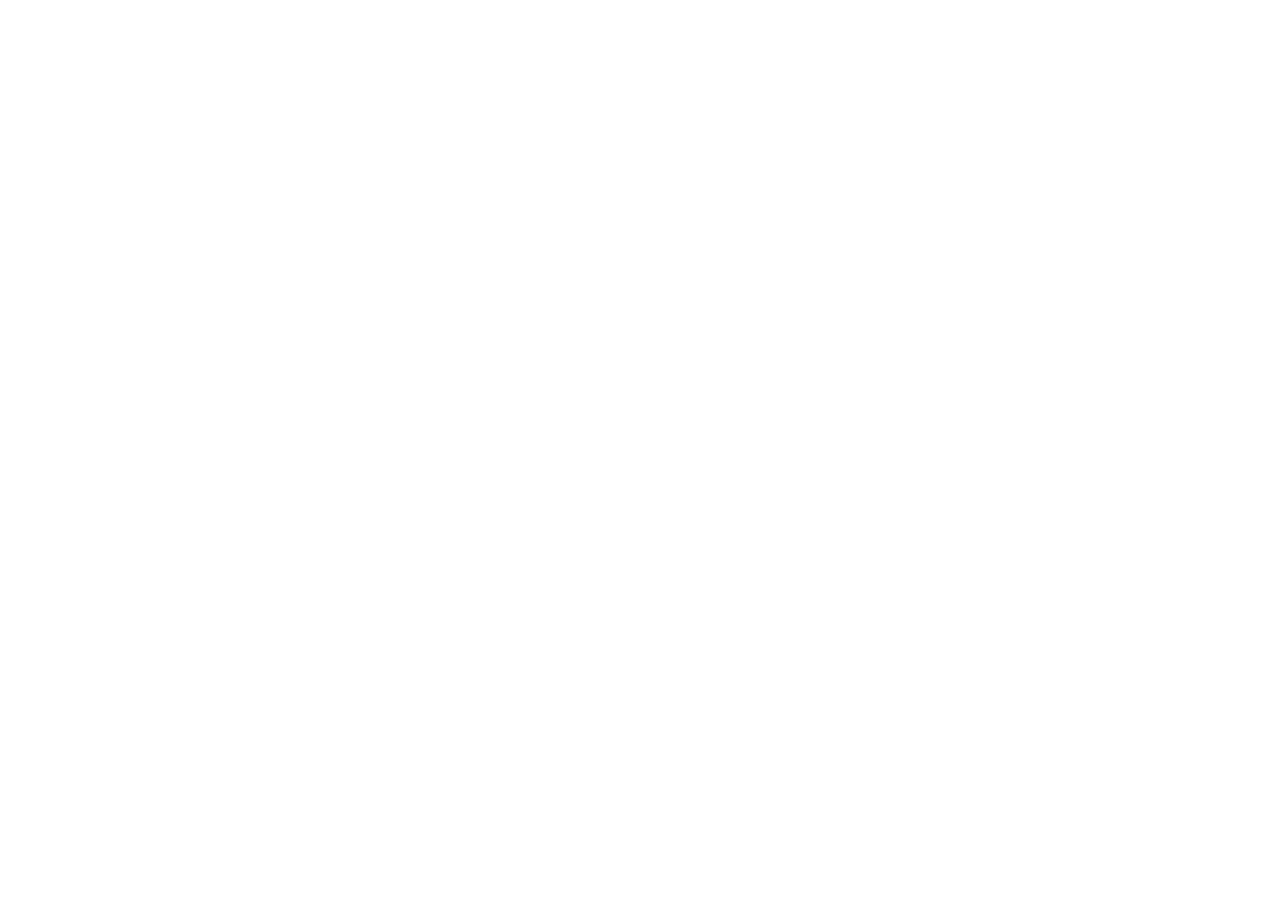
==== about.html @ c166f64c "first commit" ====
<!DOCTYPE html>
<html lang="en">
<head>
    <meta charset="UTF-8">
    <meta name="viewport" content="width=device-width, initial-scale=1.0">
    <title>About Us(Me and project :))) )</title>
</head>
<body>
    
</body>
</html>
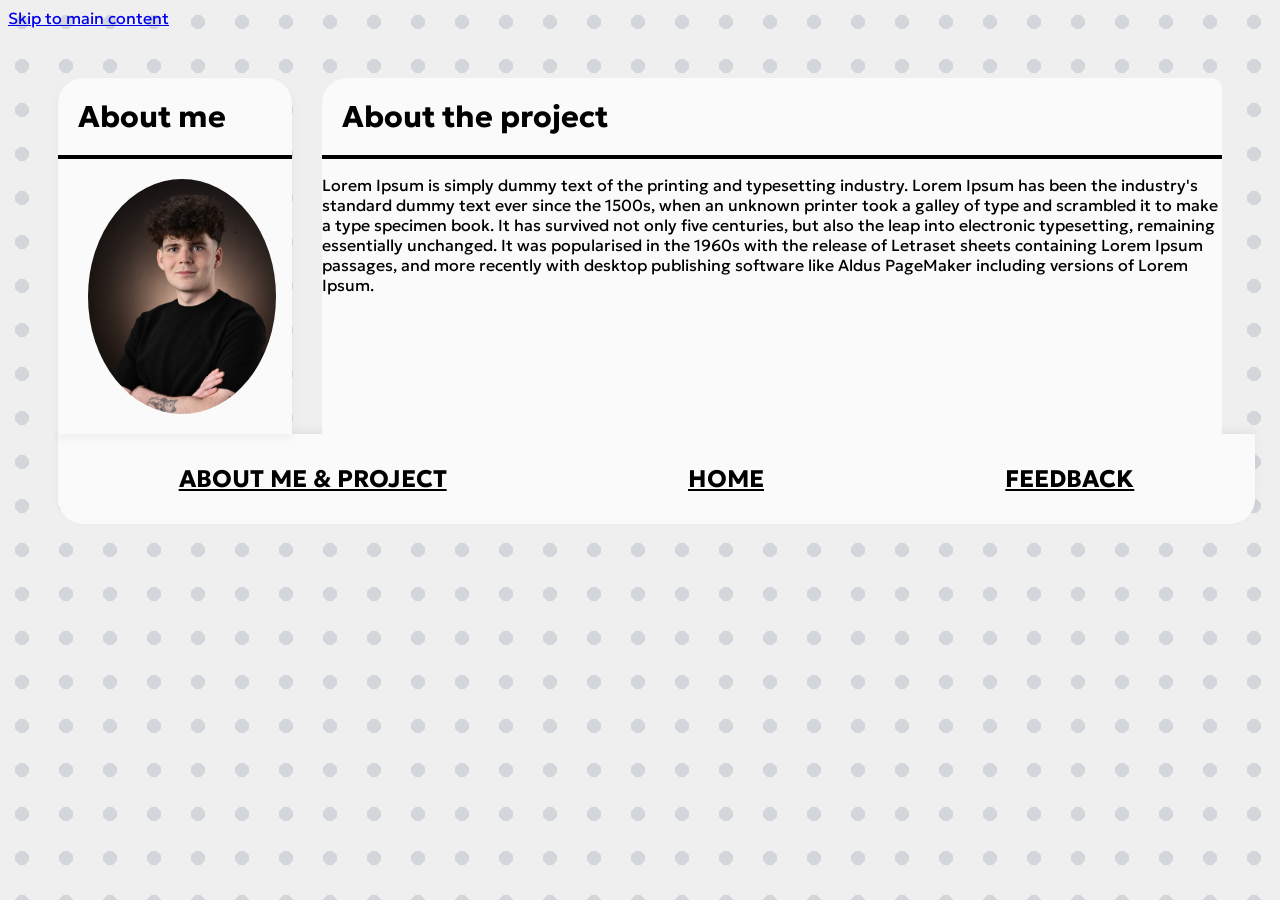
==== commit 35609e8f: "about_me_page_done" ====
--- a/about.html
+++ b/about.html
@@ -3,9 +3,50 @@
 <head>
     <meta charset="UTF-8">
     <meta name="viewport" content="width=device-width, initial-scale=1.0">
-    <title>About Us(Me and project :))) )</title>
+    <link rel="stylesheet" href="style.css">
+    <title>About me and the Study Sprint Planner</title>
+    <link rel="preconnect" href="https://fonts.googleapis.com">
+    <link rel="preconnect" href="https://fonts.gstatic.com" crossorigin>
+    <link href="https://fonts.googleapis.com/css2?family=Geologica:wght,CRSV@100..900,0&family=Hanken+Grotesk:ital,wght@0,100..900;1,100..900&display=swap" rel="stylesheet">
 </head>
 <body>
-    
+    <a href="#main_content" class="skip-link">Skip to main content</a>
+    <main id="main_content">
+    <section class="new-sprint-card about-me-section">
+        <header class="add-header">
+                <h2>About me</h2>
+        </header>
+        <div class="info-content">
+            <img src="DRG_6609.JPG" alt="Profile Pic" class="p_pic">
+            <div class="p-info">
+                <h3>Halmagyi-Filip</h3>
+                <h3>Patrick</h3>
+                <p>Student IR</p>
+                <P>An 1, UVT</P>
+            </div>
+        </div>
+    </section>
+
+    <div class="sprint-board">
+        <section class="board-column c0">
+            <header class="column-header">
+                <h3>About the project</h3>
+            </header>
+            <div class="about-project">
+                <p>Lorem Ipsum is simply dummy text of the printing and typesetting industry. Lorem Ipsum has been the industry's standard dummy text ever since the 1500s, when an unknown printer took a galley of type and scrambled it to make a type specimen book. It has survived not only five centuries, but also the leap into electronic typesetting, remaining essentially unchanged. It was popularised in the 1960s with the release of Letraset sheets containing Lorem Ipsum passages, and more recently with desktop publishing software like Aldus PageMaker including versions of Lorem Ipsum.</p>
+            </div>
+        </section>
+    </div>
+    </main>
+    <div class="bottom-nav">
+        <nav>
+            <ul>
+                <li><a href="about.html">About me & Project</a></li>
+                <li><a href="index.html">Home</a></li>
+                <li><a href="feedback.html">Feedback</a></li>
+            </ul>
+        </nav>
+    </div>
+
 </body>
 </html>
--- a/style.css
+++ b/style.css
@@ -0,0 +1,442 @@
+:root {
+    /* Font Variables */
+    --main-font: "Geologica", sans-serif;
+    --font-weight-reg: 400;
+    --font-weight-bold: 700;
+    
+    /* Background Variables */
+    --bg-color: #EFEFEF;
+    --dot-color: #D2D6DB;
+    --dot-size: 7px;
+    --dot-spacing: 44px;
+
+    /* Priority Colors */
+    --pr0-color: #A52B35;
+    --pr1-color: #E78738;
+    --pr2-color: #F4C617;
+    --pr3-color: #E6E02B;
+    --pr4-color: #3084A3;
+    --pr5-color: #4EA24D;
+
+}
+
+body{
+    background-color: var(--bg-color);
+    background-image: radial-gradient(var(--dot-color) var(--dot-size),transparent var(--dot-size));
+    background-size: var(--dot-spacing) var(--dot-spacing);
+    font-family: var(--main-font);
+}
+
+.priority{
+    font-size:30px;
+}
+
+main{
+    display: flex;
+    justify-content: flex-start;
+    padding: 50px;
+    gap: 30px;
+}
+
+.new-sprint-card{
+    background-color: #FAFAFA;
+    width: 100%;
+    max-width: 446px;
+    border-radius: 25px 25px 0 0;
+    overflow: hidden;
+    box-shadow: 0px 4px 10px rgba(0,0,0,0.05);
+}
+
+.add-header{
+    padding: 20px;
+    border-bottom: 4px solid #000;
+}
+
+.add-header h2{
+    font-family: var(--main-font);
+    font-weight: var(--font-weight-bold);
+    font-size: 30px;
+    margin: 0;
+}
+
+.sprint-name{
+    display: block;
+    font-size: 24px;
+    font-weight: var(--font-weight-reg);
+    margin-bottom: 8px;
+    color: #000;
+
+}
+
+.add-sprint{
+    padding: 30px;
+    
+}
+
+.sprint-name-area{
+    height: 53px;
+    resize: none;
+    padding-right: 10px;
+}
+
+.sprint-desc-area{
+    height: 101px;
+    resize: none;
+    margin-right: 5%;
+}
+
+.add-sprint input, 
+.add-sprint textarea {
+    width: 94%;
+    background: #FFFFFF;
+    border: none;
+    border-radius: 10px;
+    padding: 15px;
+    margin-bottom: 25px;
+    font-family: var(--main-font);
+}
+
+.form-group label{
+    display: block;
+    font-size: 24px;
+    margin-bottom: 10px;
+    font-weight: var(--font-weight-reg);
+}
+
+.priority-cont{
+    height: 400px;
+    display: flex;
+    justify-content: center;
+    align-items: center;
+    margin: 30px 0;
+}
+
+.priroity{
+    font-size:30px;
+}
+
+.priority-circles{
+    position:relative;
+    width: 250px;
+    height: 250px;
+    border: 3px dashed #000;
+    border-radius: 50%;
+    display: flex;
+    justify-content: center;
+    align-items: center;
+}
+
+.priority-btn{
+    position: absolute;
+    width: 90px;
+    height: 90px;
+    background-color: #FFFFFF;
+    border: 5px dashed;
+    border-radius: 50%;
+    font-family: var(--main-font);
+    font-size: 50px;
+    font-weight: 100;
+    cursor: pointer;
+}
+
+.priority-btn:focus {
+    background-color: currentColor;
+    color: #FFFFFF;
+    border-style: solid;
+    transform: scale(1.1);
+    outline: none;
+    z-index: 10;
+}
+
+
+
+.pr0:focus, .pr3:focus {
+    transform: translateX(-50%) scale(1.1);
+}
+
+.pr0 { 
+    top: -50px;
+    left: 50%;
+    transform: translateX(-50%);
+    border-color: var(--pr0-color);
+    color: var(--pr0-color);
+}
+
+.pr1{
+    top:15px;
+    right: -50px;
+    border-color: var(--pr1-color);
+    color: var(--pr1-color);
+}
+
+.pr2{
+    bottom:15px;
+    right: -50px;
+    border-color: var(--pr2-color);
+    color: var(--pr2-color);
+}
+
+.pr3{
+    bottom: -50px;
+    left: 50%;
+    transform: translateX(-50%);
+    border-color: var(--pr3-color);
+    color: var(--pr3-color);
+}
+
+.pr4{
+    bottom: 15px;
+    left:-50px;
+    border-color: var(--pr4-color);
+    color: var(--pr4-color);
+}
+
+.pr5{
+    top:15px;
+    left:-50px;
+    border-color: var(--pr5-color);
+    color: var(--pr5-color);
+}
+
+.submit-btn {
+    width: 100%;
+    background: #FFF;
+    border: none;
+    border-radius: 10px;
+    padding: 15px;
+    font-size: 24px;
+    font-weight: var(--font-weight-bold);
+    box-shadow: 0 4px 6px rgba(0,0,0,0.05);
+    cursor: pointer;
+}
+
+
+.sprint-board{
+    display: flex;
+    gap: 0px;
+    flex-grow: 1;
+    align-items: flex-start;
+}
+
+.board-column{
+    background-color: #FAFAFA;
+    flex: 1;
+    min-width: 300px;
+    overflow: hidden;
+    box-shadow: -5px 0px 4px rgba(0,0,0,0.25);
+    height: 100%;
+}
+
+.c0{
+    border-radius: 25px 10px 0 0;
+    box-shadow: 0 0 0 rgba(0,0,0,0);
+}
+.c1{
+    border-radius: 10px 10px 0 0;
+}
+.c2{
+    border-radius: 10px 25px 0 0;
+}
+.column-header{
+    padding: 20px;
+    border-bottom: 4px solid #000;
+}
+
+.column-header h3{
+    font-family: var(--main-font);
+    font-weight: var(--font-weight-bold);
+    font-size: 30px;
+    margin: 0;
+}
+
+.column-content{
+    padding: 20px;
+    display: flex;
+    flex-direction: column;
+    gap: 30px;
+}
+
+
+.sprint-card, .sprint-card-expended{
+    border-radius: 10px 10px 0 0;
+    background: #FFFFFF;
+    position: relative;
+    width: 100%;
+    margin-bottom: 20px;
+    max-height: 84.5px;
+    box-shadow: -5px 4px 4px rgba(0, 0, 0, 0.25);
+}
+.sprint-card-expended{
+    max-height: none;
+}
+.card-inner{
+    display: flex;
+    align-items: center;
+    border-radius: 10px 10px 0 0;
+    padding: 12px 15px 12px 0px;
+    padding-left: 0px;
+    border: 4px solid;
+    gap: 10px;
+}
+
+.card-inner h4{
+    margin: 0;
+    font-size: 24px;
+    flex-grow: 1;
+    color: #000;
+    font-family: var(--main-font);
+    font-weight: var(--font-weight-bold);
+}
+
+.dropdown-arrow{
+    width: 22px;
+    height: 22px;
+    flex-shrink: 0;
+    rotate: 90deg;
+    color: #000;
+    transform: rotateX(180deg);
+}
+
+.priority-circle{
+    position: absolute;
+    right: 10px;
+    top: 35px;
+    width: 40px;
+    height: 40px;
+    border-radius: 50%;
+    background-color: #FFFFFF;
+    border: 5px dashed;
+    display: flex;
+    justify-content: center;
+    align-items: center;
+    font-weight: var(--font-weight-bold);
+    font-size: 24px;
+}
+
+.card-body h5{
+    margin: 5px;
+}
+
+.card-body{
+    padding: 10px 20px 20px 20px;
+    padding-bottom: 0px;
+    margin-top: -2px;
+    font-size: 24px;
+    font-weight: var(--font-weight-reg);
+    color: #000;
+}
+
+.desc-label{
+    color:#000;
+    font-family: var(--main-font);
+    font-weight: var(--font-weight-bold);
+    font-size: 22px;
+    margin-bottom: 20px;
+}
+
+.desc-box{
+    background: #d9d9d9;
+    height: auto;
+    min-height: 100px;
+    border-radius: 5px;
+    width: 100%;
+    padding: 15px;
+    font-weight: var(--font-weight-reg);
+    font-family: var(--main-font);
+    font-size: 15px;
+    box-sizing: border-box;
+    margin-bottom: 15px;
+}
+
+.sc0,.sc0e{
+    border-color: var(--pr0-color);
+    color: var(--pr0-color);
+}
+.sc1,.sc1e{
+    border-color: var(--pr1-color);
+    color: var(--pr1-color);
+}
+.sc2,.sc2e{
+    border-color: var(--pr2-color);
+    color: var(--pr2-color);
+}
+.sc3,.sc3e{
+    border-color: var(--pr3-color);
+    color: var(--pr3-color);
+}
+.sc4,.sc4e{
+    border-color: var(--pr4-color);
+    color: var(--pr4-color);
+}
+.sc5,.sc5e{
+    border-color: var(--pr5-color);
+    color: var(--pr5-color);
+}
+
+.bottom-nav{
+    width: 94.7%;
+    margin-left: 50px;
+    padding: 30px 0;
+    margin-top: -50px;
+    background-color: #FAFAFA;
+    border-radius: 0 0 25px 25px;
+    box-shadow: 0px -4px 10px rgba(0,0,0,0.05);
+}
+
+.bottom-nav ul{
+    list-style: none;
+    display: flex;
+    justify-content: space-around;
+    align-items: center;
+    margin: 0;
+    padding: 0;
+}
+.bottom-nav a{
+    text-emphasis: none;
+    color: #000;
+    font-family: var(--main-font);
+    font-weight: var(--font-weight-bold);
+    font-size: 24px;
+    text-transform: uppercase;
+}
+
+
+
+.info-content{
+    display: flex;
+    align-items: center;
+    gap: 20px;
+    padding: 20px;
+}
+
+.p_pic{
+    width: 250px;
+    height: 235px;
+    border-radius: 50%;
+    object-fit: cover;
+    margin-left: 10px;
+}
+
+.p-info h3{
+    margin: 0;
+    font-size: 24px;
+    font-weight: var(--font-weight-bold);
+    color: #000;
+}
+
+.p-info p{
+    margin: 5px 0 0 0;
+    font-size: 18px;
+    font-weight: var(--font-weight-reg);
+}
+
+.about-content{
+    padding: 20px;
+}
+
+.about-content p
+{
+    line-height: 1.5;
+    font-size: 20px;
+    letter-spacing: 0.5px;
+}
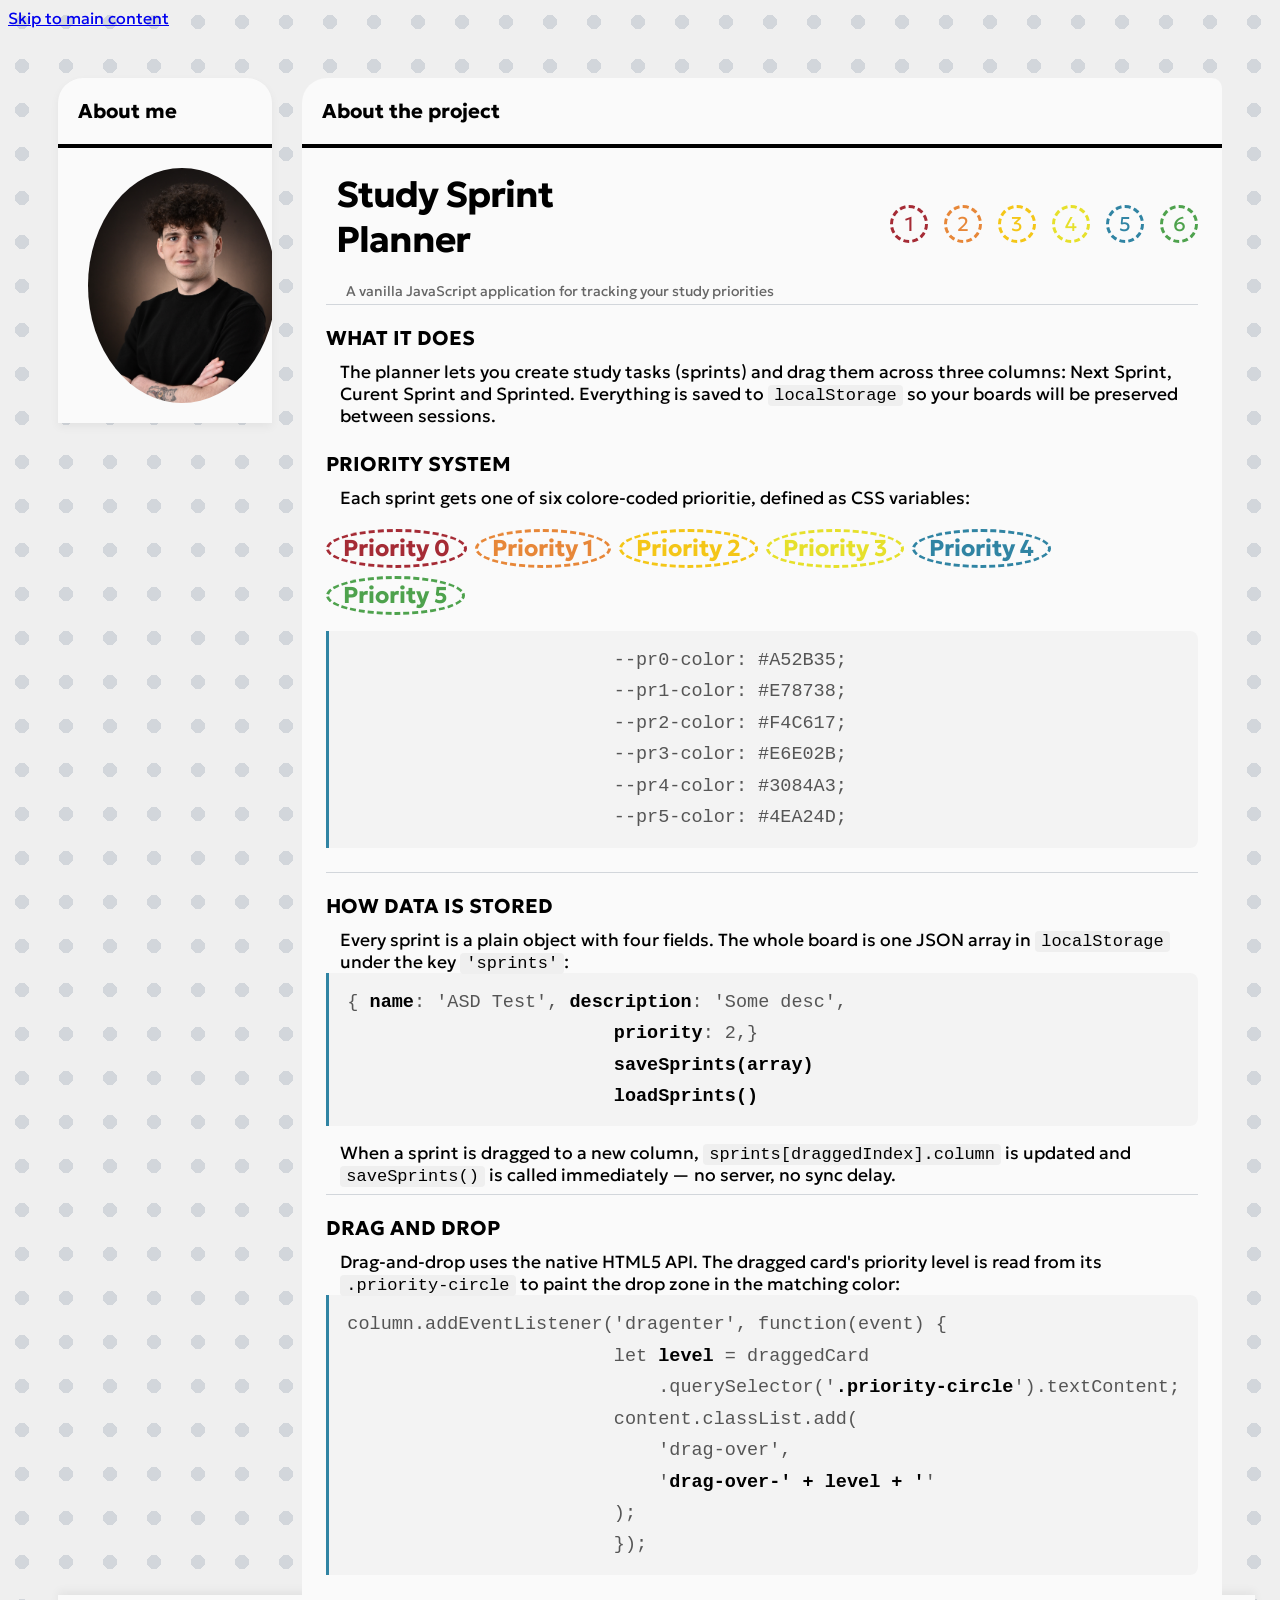
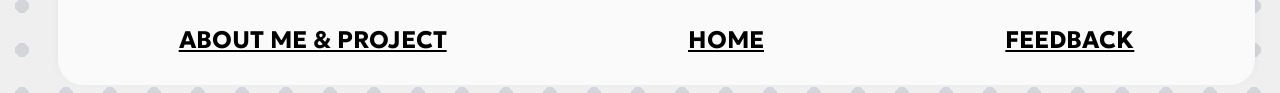
==== commit 2d47d279: "about project done," ====
--- a/about.html
+++ b/about.html
@@ -12,9 +12,9 @@
 <body>
     <a href="#main_content" class="skip-link">Skip to main content</a>
     <main id="main_content">
-    <section class="new-sprint-card about-me-section">
-        <header class="add-header">
-                <h2>About me</h2>
+    <div class="new-sprint-card about-me-section">
+        <header class="column-header">
+                <h3>About me</h3>
         </header>
         <div class="info-content">
             <img src="DRG_6609.JPG" alt="Profile Pic" class="p_pic">
@@ -25,7 +25,7 @@
                 <P>An 1, UVT</P>
             </div>
         </div>
-    </section>
+    </div>
 
     <div class="sprint-board">
         <section class="board-column c0">
@@ -33,7 +33,74 @@
                 <h3>About the project</h3>
             </header>
             <div class="about-project">
-                <p>Lorem Ipsum is simply dummy text of the printing and typesetting industry. Lorem Ipsum has been the industry's standard dummy text ever since the 1500s, when an unknown printer took a galley of type and scrambled it to make a type specimen book. It has survived not only five centuries, but also the leap into electronic typesetting, remaining essentially unchanged. It was popularised in the 1960s with the release of Letraset sheets containing Lorem Ipsum passages, and more recently with desktop publishing software like Aldus PageMaker including versions of Lorem Ipsum.</p>
+                <div class="title-block">
+                    <h1>Study Sprint <br>   
+                            Planner</h1>
+                        <br>
+                    <p>A vanilla JavaScript application for tracking your study priorities</p>
+                </div>
+                <div class="dots-bar">
+                    <div class="dot pr0">1
+                    </div>
+                    <div class="dot pr1">2
+                    </div>
+                    <div class="dot pr2">3
+                    </div>
+                    <div class="dot pr3">4
+                    </div>
+                    <div class="dot pr4">5
+                    </div>
+                    <div class="dot pr5">6
+                    </div>
+                </div>
+            </div>
+            <hr class="divider">
+            <div class="section">
+                <p class="section-title">What it does</p>
+                <p class="pr">The planner lets you create study tasks (sprints) and drag them across three columns: Next Sprint, Curent Sprint and Sprinted. Everything is saved to <span class="inline-code">localStorage</span> so your boards will be preserved between sessions.</p>
+            </div>
+            <div class="section">
+                <p class="section-title">Priority system</p>
+                <p class="pr">Each sprint gets one of six colore-coded prioritie, defined as CSS variables:</p>
+                <br>
+                <div class="pr-row">
+                    <span class="circle pr0">Priority 0</span>
+                    <span class="circle pr1">Priority 1</span>
+                    <span class="circle pr2">Priority 2</span>
+                    <span class="circle pr3">Priority 3</span>
+                    <span class="circle pr4">Priority 4</span>
+                    <span class="circle pr5">Priority 5</span>
+                </div>
+                <div class="code-block">                        --pr0-color: #A52B35; 
+                        --pr1-color: #E78738;
+                        --pr2-color: #F4C617;
+                        --pr3-color: #E6E02B;
+                        --pr4-color: #3084A3;
+                        --pr5-color: #4EA24D;</div>
+            </div>
+            <hr class="divider">
+            <div class="section">
+                <p class="section-title">How data is stored</p>
+                <p class="pr">Every sprint is a plain object with four fields. The whole board is one JSON array in <span class="inline-code">localStorage</span> under the key <span class="inline-code">'sprints'</span>:</p>
+                    <div class="code-block">{ <span class="hl">name</span>: 'ASD Test', <span class="hl">description</span>: 'Some desc',
+                        <span class="hl">priority</span>: 2,}
+                        <span class="hl">saveSprints(array)</span>
+                        <span class="hl">loadSprints()</span> </div>
+                    <p class="pr">When a sprint is dragged to a new column, <span class="inline-code">sprints[draggedIndex].column</span> is updated and <span class="inline-code">saveSprints()</span> is called immediately — no server, no sync delay.</p>
+            </div>
+            <hr class="divider">
+            <div class="section">
+                <p class="section-title">Drag and Drop</p>
+                <p class="pr">Drag-and-drop uses the native HTML5 API. The dragged card's priority level is read from its <span class="inline-code">.priority-circle</span> to paint the drop zone in the matching color:</p>
+                    <div class="code-block">column.addEventListener('dragenter', function(event) {
+                        let <span class="hl">level</span> = draggedCard
+                            .querySelector('<span class="hl">.priority-circle</span>').textContent;
+                        content.classList.add(
+                            'drag-over',
+                            '<span class="hl">drag-over-' + level + '</span>'
+                        );
+                        });</div>
+
             </div>
         </section>
     </div>
--- a/style.css
+++ b/style.css
@@ -117,8 +117,8 @@
 
 .priority-circles{
     position:relative;
-    width: 250px;
-    height: 250px;
+    width: clamp(130px, 16vw, 250px);
+    height: clamp(130px, 16vw, 250px);
     border: 3px dashed #000;
     border-radius: 50%;
     display: flex;
@@ -215,7 +215,7 @@
     display: flex;
     gap: 0px;
     flex-grow: 1;
-    align-items: flex-start;
+    align-items: stretch;
 }
 
 .board-column{
@@ -245,7 +245,7 @@
 .column-header h3{
     font-family: var(--main-font);
     font-weight: var(--font-weight-bold);
-    font-size: 30px;
+    font-size: 1.563vw;
     margin: 0;
 }
 
@@ -268,6 +268,7 @@
 }
 .sprint-card-expended{
     max-height: none;
+    margin-bottom: 0px;
 }
 .card-inner{
     display: flex;
@@ -281,7 +282,7 @@
 
 .card-inner h4{
     margin: 0;
-    font-size: 24px;
+    font-size: 1.25vw;
     flex-grow: 1;
     color: #000;
     font-family: var(--main-font);
@@ -301,8 +302,10 @@
     position: absolute;
     right: 10px;
     top: 35px;
-    width: 40px;
-    height: 40px;
+    width: clamp(5px, 6vw, 40px);
+    height: clamp(5px, 6vw, 40px);
+    /*width: 40px;
+    height: 40px;*/
     border-radius: 50%;
     background-color: #FFFFFF;
     border: 5px dashed;
@@ -318,7 +321,7 @@
 }
 
 .card-body{
-    padding: 10px 20px 20px 20px;
+    padding: 2px 20px 20px 20px;
     padding-bottom: 0px;
     margin-top: -2px;
     font-size: 24px;
@@ -424,6 +427,14 @@
     color: #000;
 }
 
+.about-me-section{
+    position:sticky;
+    top: 50px;
+    align-self: flex-start;
+    transition: top 0.1s ease;
+    will-change: transform;
+}
+
 .p-info p{
     margin: 5px 0 0 0;
     font-size: 18px;
@@ -439,4 +450,294 @@
     line-height: 1.5;
     font-size: 20px;
     letter-spacing: 0.5px;
-}+}
+
+.feedback-form{
+    padding: 20px;
+}
+
+.feedback-form fieldset{
+    border:none;
+    padding: 0;
+}
+
+.feedback-form legend{
+    font-size: 24px;
+    font-weight: var(--font-weight-bold);
+    margin-bottom: 20px;  
+}
+
+.feedback-form label{
+    display: block;
+    font-size: 18px;
+    margin: 15px 0 5px 0;
+    font-weight: var(--font-weight-reg);
+}
+
+.feedback-form input, .feedback-form textarea, .feedback-form select{
+    width: 100%;
+    background: #FFF;
+    border: none;
+    border-radius: 8px;
+    padding: 12px;
+    margin-bottom: 20px;
+    padding-right: 300px;
+    font-weight: var(--font-weight-bold);
+    font-family: var(--main-font);
+    box-sizing: border-box;
+}
+
+.submit-btn{
+    margin-top: 25px;
+    background-color: var(--pr5-color);
+    color: #FFF;
+    border: none;
+    padding: 15px;
+}
+
+
+/*drag and drop*/
+
+.dragging{
+    opacity: 0.4;
+    transform: scale(0.98)  rotate(-1deg);
+    box-shadow: 0 16px 32px rgba(0,0,0,0.2);
+    cursor: grabbing;
+    transition: opacity 0.1s ease, transform 0.1s ease;
+}
+article{
+    cursor: grab;
+}
+
+.drag-over{
+    background-color: #EAF2FB;
+    outline: 3px dashed #000;
+    outline-offset: -6px;
+    border-radius: 0 0 10px 10px;
+    transition: background-color 0.2s ease;
+}
+
+.drag-over-0{
+    outline-color: var(--pr0-color);
+    background-color: #A52B3518;
+}
+.drag-over-1{
+    outline-color: var(--pr1-color);
+    background-color: #E7873818;
+}
+.drag-over-2{
+    outline-color: var(--pr2-color);
+    background-color: #F4C61718;
+}
+.drag-over-3{
+    outline-color: var(--pr3-color);
+    background-color: #E6E02B18;
+}
+.drag-over-4{
+    outline-color: var(--pr4-color);
+    background-color: #3084A318;
+}
+.drag-over-5{
+    outline-color: var(--pr5-color);
+    background-color: #4EA24D18;
+}
+
+.delete-button{
+    position: absolute;
+    top: -10px;
+    right: -10px;
+    width: 32px;
+    height: 32px;
+    color: #A52B35;
+    background-color: #FFF;
+    border: none;
+    border-radius: 50%;
+    display: flex;
+    justify-content: center;
+    align-items: center;
+    cursor: pointer;
+}
+
+.about-project{
+    padding: 24px 24px 0 24px;
+    display: flex;
+}
+
+.title-block{
+    flex:1;
+}
+.title-block h1{
+    font-family: var(--main-font);
+    font-size:36px;
+    font-weight: var(--font-weight-bold);
+    letter-spacing: -1px;
+    margin: 0 0 0 10px;
+    color: #000;
+}
+.title-block p{
+    font-family: var(--main-font);
+    font-size: 14px;
+    font-weight: var(--font-weight-reg);
+    margin: 0px 0 0 20px;
+    color: #666;
+}
+.dots-bar{
+    display: flex;
+    align-items: center;
+    gap: 16px;
+    margin-bottom: 24px;
+}
+.dot{
+    width: 32px;
+    height: 32px;
+    border-radius: 50%;
+    border: 3px dashed;
+    justify-content: center;
+    align-items: center;
+    display: flex;
+    font-size: 20px;
+    flex-shrink: 0;
+    transform: translateX(0%);
+}
+
+.divider{
+    border: none;
+    border-top: 1.5px solid #D2D6DB;
+    margin: 4px 24px 0 24px
+}
+.section{
+    padding: 20px 24px 4px 24px;
+}
+.section-title{
+    font-family: var(--main-font);
+    font-size: 20px;
+    font-weight: var(--font-weight-bold);
+    margin: 0 0 10px 0;
+    text-transform: uppercase;
+}
+.pr{
+    font-family: var(--main-font);
+    font-size: 17.5px;
+    font-weight: var(--font-weight-reg);
+    color: #000;
+    margin: 0 0 0 14px;
+}
+.inline-code{
+    background: #EFEFEF;
+    border-radius: 4px;
+    padding: 1px 6px;
+    font-family: 'Courier New', monospace;
+    font-size: 17px;
+    color: #000;
+
+}
+.pr-row{
+    display: flex;
+    gap: 8px;
+    flex-wrap: wrap;
+    margin-bottom: 16px;
+}
+.circle {
+    border-radius: 100%;
+    border: 3.3px dashed;
+    padding: 5px 14px;
+    font-size: 23px;
+    font-weight: var(--font-weight-bold);
+    font-family: var(--main-font);
+    white-space: nowrap;
+    line-height: 1;
+    transform: translateX(0%);
+}
+.code-block {
+    background: #F3F3F3;
+    border-left: 3px solid var(--pr4-color);
+    border-radius: 0 8px 8px 0;
+    padding: 14px 18px;
+    font-family: 'Courier New', monospace;
+    font-size: 18.5px;
+    color: #555;
+    line-height: 1.7;
+    margin: 0 0 16px;
+    white-space: pre;
+    overflow-x: auto;
+}
+ 
+.code-block .hl {
+    color: #000;
+    font-weight: 700;
+}
+
+
+
+@media (max-width: 1200px) {
+    main{
+        padding: 20px;
+        gap: 16px;
+    }
+ 
+    .new-sprint-card{
+        width: 280px;
+        min-width: 280px;
+        max-width: 280px;
+    }
+ 
+    .add-sprint {
+        padding: 20px 16px;
+    }
+ 
+    .add-sprint input,
+    .add-sprint textarea {
+        width: 100%;
+        box-sizing: border-box;
+    }
+ 
+    .priority-cont {
+        height: 300px;
+    }
+ 
+    .priority-circles{
+        width: 160px;
+        height: 160px;
+    }
+ 
+    .priority-btn{
+        width: 56px;
+        height: 56px;
+        font-size: 30px;
+    }
+ 
+    .pr0 { top: -32px; left: 50%; transform: translateX(-50%); }
+    .pr1 { top: 10px; right: -32px; }
+    .pr2 { bottom: 10px; right: -32px; }
+    .pr3 { bottom: -32px; left: 50%; transform: translateX(-50%); }
+    .pr4 { bottom: 10px; left: -32px; }
+    .pr5 { top: 10px; left: -32px; }
+ 
+    .pr0:focus, .pr3:focus {
+        transform: translateX(-50%) scale(1.1);
+    }
+ 
+    .board-column {
+        min-width: 0;
+        flex: 1;
+    }
+ 
+    .column-header h3 {
+        font-size: 16px;
+    }
+ 
+    .card-inner h4 {
+        font-size: 14px;
+    }
+ 
+    .bottom-nav {
+        width: calc(100% - 40px);
+        margin-left: 20px;
+    }
+ 
+    .bottom-nav a {
+        font-size: 16px;
+    }
+}
+
+
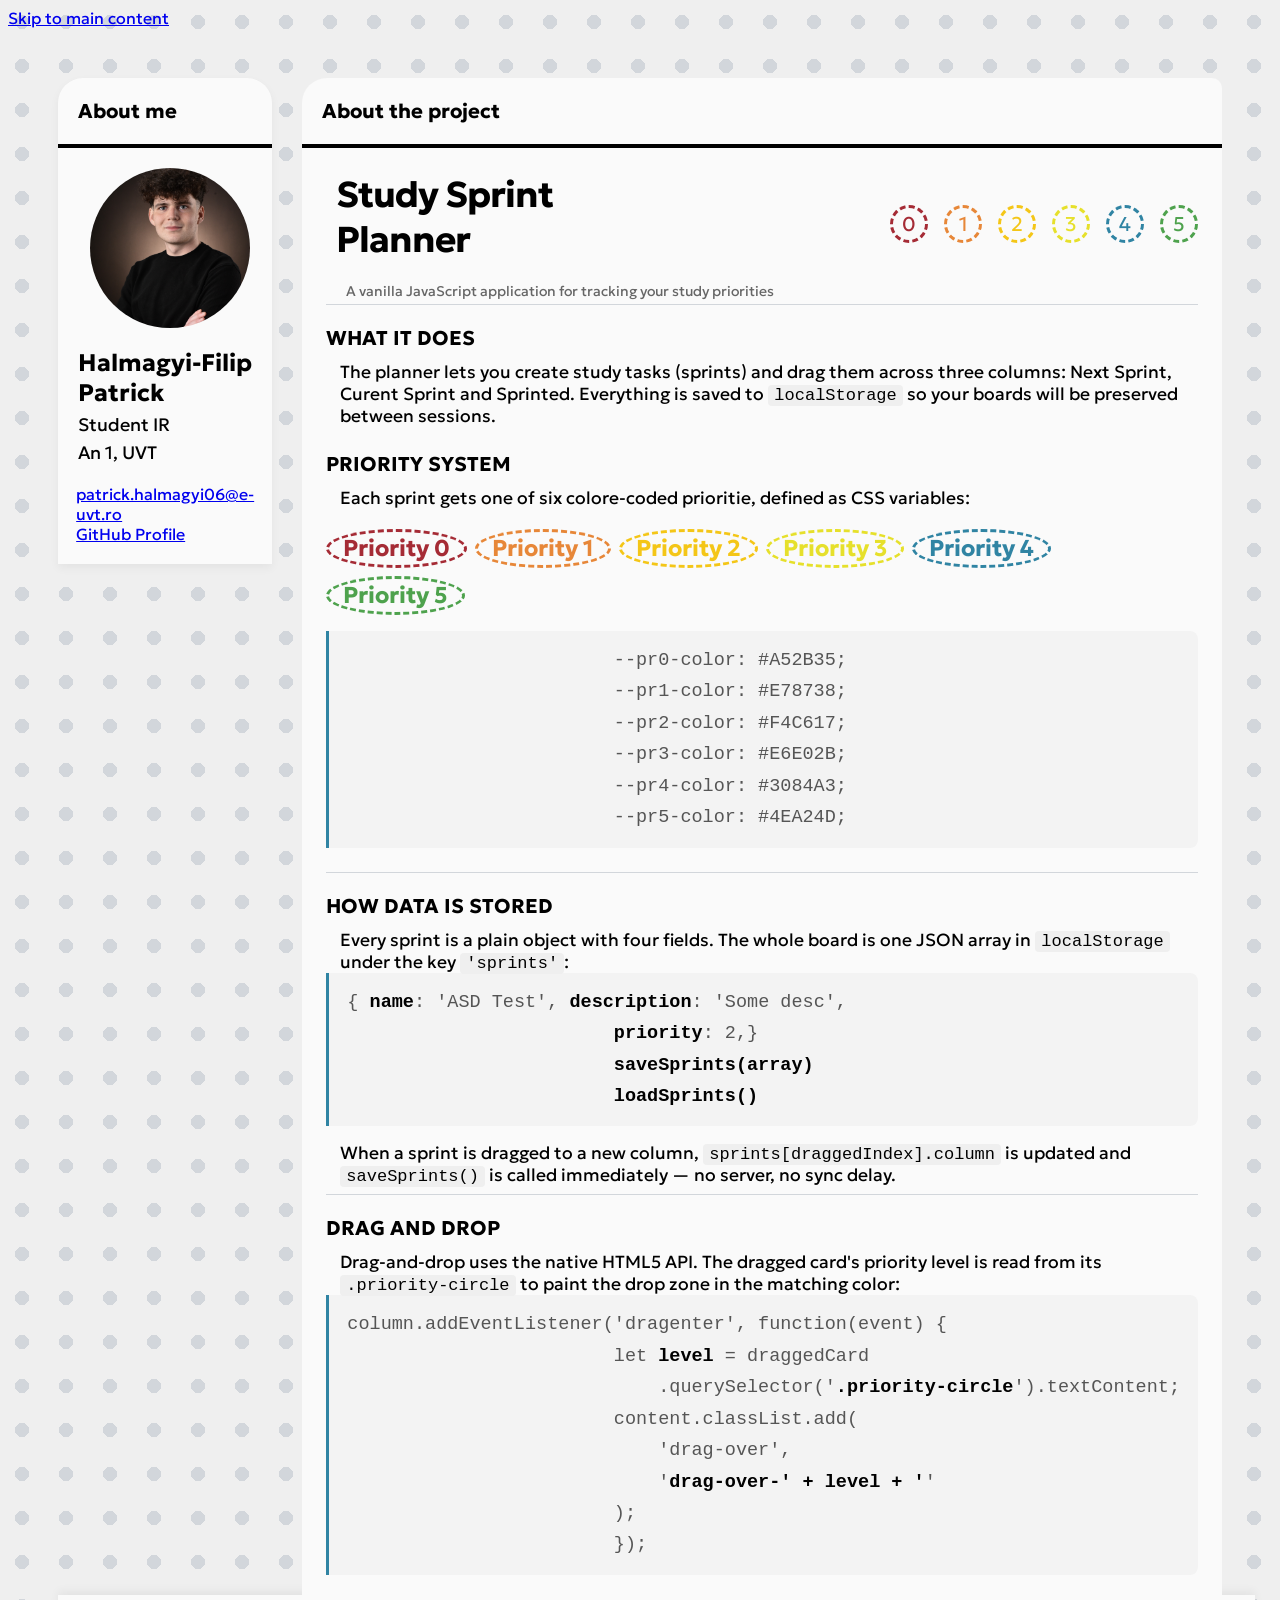
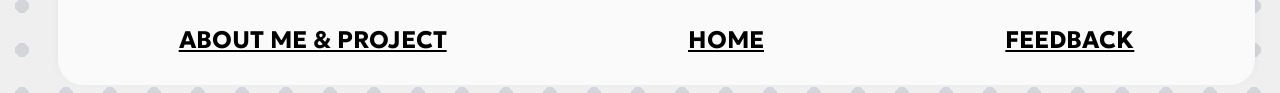
==== commit 50db3bd3: "added links to about me" ====
--- a/about.html
+++ b/about.html
@@ -24,6 +24,11 @@
                 <p>Student IR</p>
                 <P>An 1, UVT</P>
             </div>
+            <div id="p-contact">
+            <a href="mailto:patrick.halmagyi06@e-uvt.ro" class="contact-mail">patrick.halmagyi06@e-uvt.ro</a>
+            <br>
+            <a href="https://github.com/paatrick-xyz">GitHub Profile</a>
+        </div>
         </div>
     </div>
 
@@ -40,17 +45,17 @@
                     <p>A vanilla JavaScript application for tracking your study priorities</p>
                 </div>
                 <div class="dots-bar">
-                    <div class="dot pr0">1
+                    <div class="dot pr0">0
                     </div>
-                    <div class="dot pr1">2
+                    <div class="dot pr1">1
                     </div>
-                    <div class="dot pr2">3
+                    <div class="dot pr2">2
                     </div>
-                    <div class="dot pr3">4
+                    <div class="dot pr3">3
                     </div>
-                    <div class="dot pr4">5
+                    <div class="dot pr4">4
                     </div>
-                    <div class="dot pr5">6
+                    <div class="dot pr5">5
                     </div>
                 </div>
             </div>
--- a/style.css
+++ b/style.css
@@ -321,12 +321,24 @@
 }
 
 .card-body{
+    display: flex;
+    grid-template-rows: 0fr;
+    transition: grid-template-rows 0.3s ease;
     padding: 2px 20px 20px 20px;
     padding-bottom: 0px;
     margin-top: -2px;
     font-size: 24px;
     font-weight: var(--font-weight-reg);
     color: #000;
+}
+
+.card-body.is-open {
+    grid-template-rows: 1fr;
+    padding-bottom: 20px;
+}
+
+.card-body-inner {
+    min-height: 0;
 }
 
 .desc-label{
@@ -407,14 +419,15 @@
 
 .info-content{
     display: flex;
+    flex-direction: column;
     align-items: center;
     gap: 20px;
     padding: 20px;
 }
 
 .p_pic{
-    width: 250px;
-    height: 235px;
+    width: 160px;
+    height: 160px;
     border-radius: 50%;
     object-fit: cover;
     margin-left: 10px;
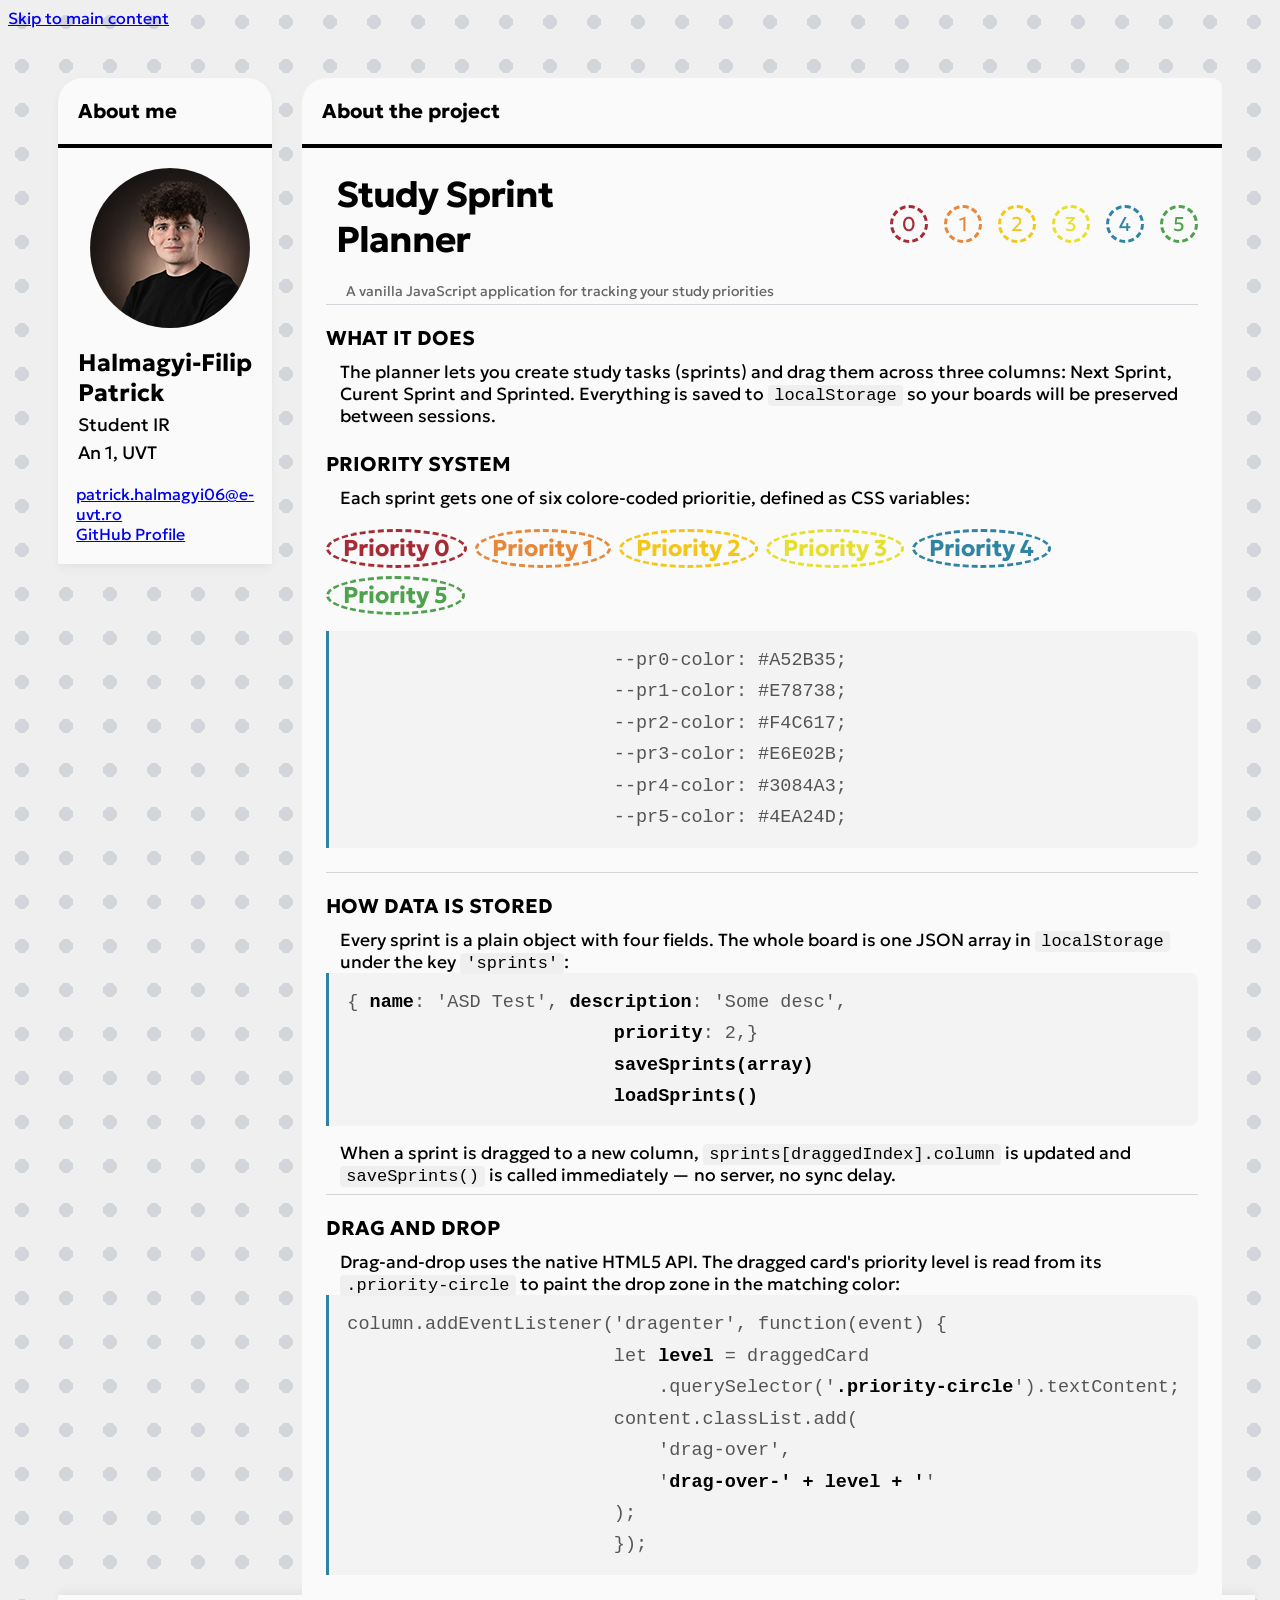
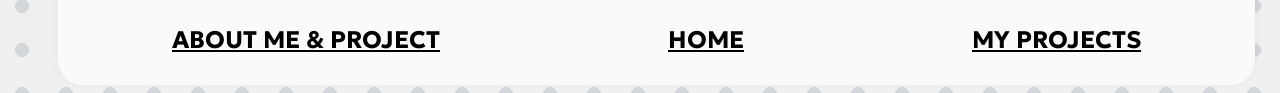
==== commit 5a0e4fac: "HW3 Commit" ====
--- a/about.html
+++ b/about.html
@@ -17,7 +17,7 @@
                 <h3>About me</h3>
         </header>
         <div class="info-content">
-            <img src="DRG_6609.JPG" alt="Profile Pic" class="p_pic">
+            <img src="DRG_6609.png" alt="Profile Pic" class="p_pic">
             <div class="p-info">
                 <h3>Halmagyi-Filip</h3>
                 <h3>Patrick</h3>
@@ -105,7 +105,7 @@
                             '<span class="hl">drag-over-' + level + '</span>'
                         );
                         });</div>
-
+                                        
             </div>
         </section>
     </div>
@@ -115,7 +115,7 @@
             <ul>
                 <li><a href="about.html">About me & Project</a></li>
                 <li><a href="index.html">Home</a></li>
-                <li><a href="feedback.html">Feedback</a></li>
+                <li><a href="project.html">My Projects</a></li>
             </ul>
         </nav>
     </div>
--- a/style.css
+++ b/style.css
@@ -27,6 +27,13 @@
     font-family: var(--main-font);
 }
 
+.skip-link{
+    top: -9999px;
+}
+.skip-link:focus{
+    top: 0px;
+}
+
 .priority{
     font-size:30px;
 }
@@ -77,6 +84,14 @@
     height: 53px;
     resize: none;
     padding-right: 10px;
+}
+
+.p-contact{
+    display: block;
+    font-size: 24px;
+    font-weight: var(--font-weight-reg);
+    margin-bottom: 8px;
+    color: #000;
 }
 
 .sprint-desc-area{
